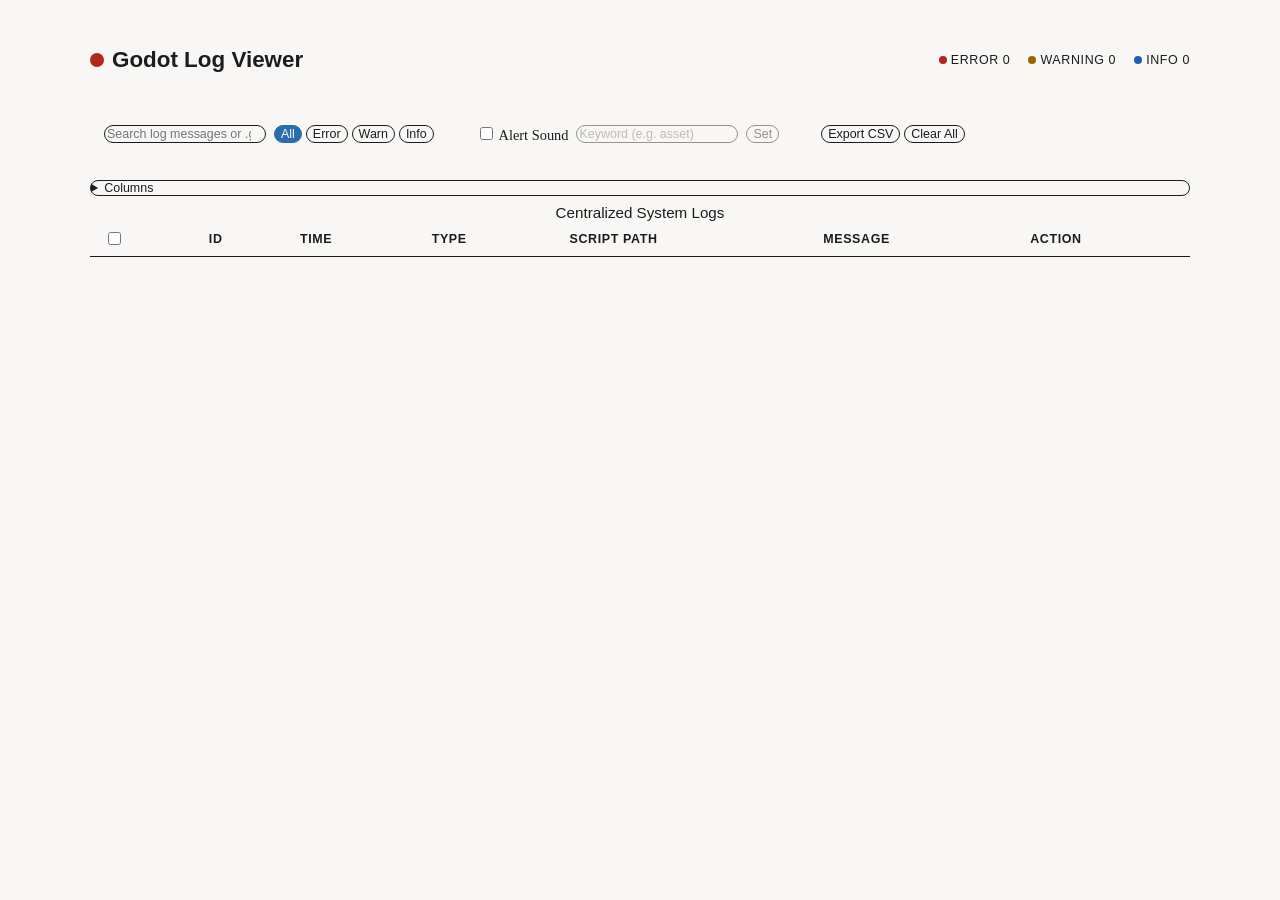
==== index.html @ 59dfe829 "chore: version 1" ====
<!doctype html>
<html lang="en">
  <head>
    <meta charset="UTF-8" />
    <meta name="viewport" content="width=device-width, initial-scale=1.0" />
    <title>Godot Centralized Log Viewer</title>
    <link rel="shortcut icon" href="favicon.png" type="image/x-icon" />
    <link rel="stylesheet" href="css/index.css" />
    <script type="module" src="js/index.js"></script>
  </head>

  <body>
    <main>
      <header>
        <div>
          <span
            id="statusDot"
            role="status"
            data-status="online"
            aria-label="System status: online"
          ></span>
          <h1>Godot Log Viewer</h1>
        </div>

        <dl aria-label="Log counts summary">
          <div data-severity="error">
            <dt><span class="dot" aria-hidden="true"></span>Error</dt>
            <dd id="countError">0</dd>
          </div>
          <div data-severity="warning">
            <dt><span class="dot" aria-hidden="true"></span>Warning</dt>
            <dd id="countWarn">0</dd>
          </div>
          <div data-severity="info">
            <dt><span class="dot" aria-hidden="true"></span>Info</dt>
            <dd id="countInfo">0</dd>
          </div>
        </dl>
      </header>

      <div class="control-sections">
        <section aria-label="Search and filter">
          <search>
            <label for="searchInput" class="sr-only"
              >Search logs or scripts</label
            >
            <input
              type="search"
              id="searchInput"
              placeholder="Search log messages or .gd paths..."
            />
          </search>

          <ul aria-label="Filter by severity">
            <li>
              <button type="button" data-filter="ALL" aria-pressed="true">
                All
              </button>
            </li>
            <li>
              <button type="button" data-filter="ERROR" aria-pressed="false">
                Error
              </button>
            </li>
            <li>
              <button type="button" data-filter="WARNING" aria-pressed="false">
                Warn
              </button>
            </li>
            <li>
              <button type="button" data-filter="INFO" aria-pressed="false">
                Info
              </button>
            </li>
          </ul>
        </section>

        <section aria-label="Audio notification settings">
          <label>
            <input type="checkbox" id="audioToggle" />
            Alert Sound
          </label>

          <label for="audioKeyword" class="sr-only">Trigger keyword</label>
          <input
            type="text"
            id="audioKeyword"
            placeholder="Keyword (e.g. asset)"
            disabled
          />

          <button type="button" id="btnSetAudio" disabled>Set</button>
        </section>

        <section aria-label="Log actions">
          <ul>
            <li><button type="button" id="btnExport">Export CSV</button></li>
            <li><button type="button" id="btnClear">Clear All</button></li>
          </ul>
        </section>
      </div>

      <section aria-label="Log Output">
        <details class="column-visibility-menu">
          <summary class="btn">Columns</summary>
          <ul role="group" aria-label="Toggle table columns">
            <li>
              <label
                ><input type="checkbox" data-column="id" checked /> ID</label
              >
            </li>
            <li>
              <label
                ><input type="checkbox" data-column="time" checked />
                Time</label
              >
            </li>
            <li>
              <label
                ><input type="checkbox" data-column="type" checked />
                Type</label
              >
            </li>
            <li>
              <label
                ><input type="checkbox" data-column="script-path" checked />
                Script Path</label
              >
            </li>
            <li>
              <label
                ><input type="checkbox" data-column="message" checked />
                Message</label
              >
            </li>
          </ul>
        </details>

        <table>
          <caption>
            Centralized System Logs
          </caption>
          <thead>
            <tr>
              <th scope="col">
                <input
                  type="checkbox"
                  id="selectAllRows"
                  aria-label="Select all rows"
                />
              </th>
              <th scope="col">ID</th>
              <th scope="col">Time</th>
              <th scope="col">Type</th>
              <th scope="col">Script Path</th>
              <th scope="col">Message</th>
              <th scope="col">Action</th>
            </tr>
          </thead>
          <tbody id="logTableBody"></tbody>
        </table>
      </section>
    </main>
  </body>
</html>
---- css/index.css ----
@import "root.css";
@import "layout.css";
@import "style.css";
@import "font.css";
@import "animation.css";
@import "portrait-mode.css";
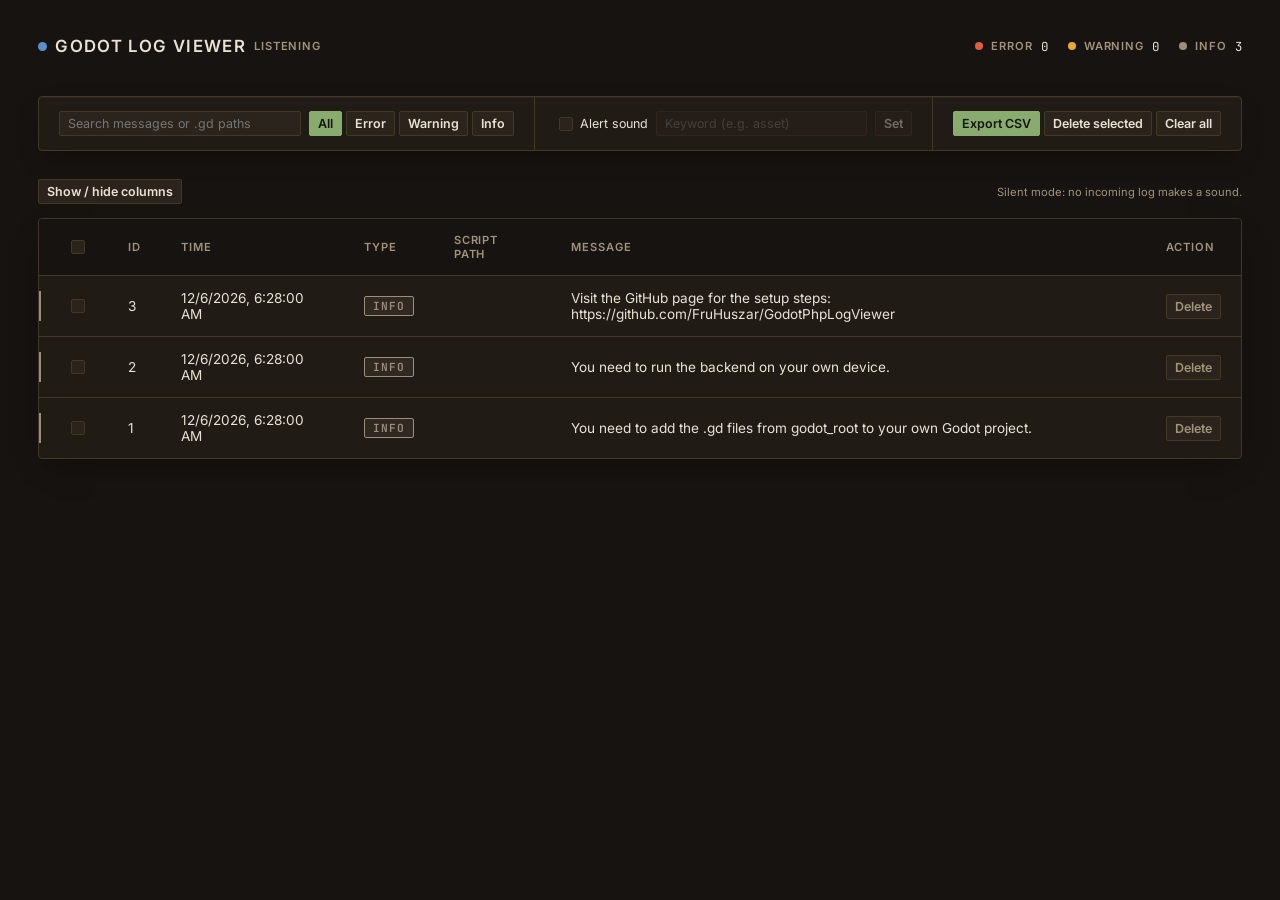
==== commit b01609bc: "chore: version 2" ====
--- a/index.html
+++ b/index.html
@@ -4,6 +4,61 @@
     <meta charset="UTF-8" />
     <meta name="viewport" content="width=device-width, initial-scale=1.0" />
     <title>Godot Centralized Log Viewer</title>
+    <meta
+      name="description"
+      content="A self-hosted dashboard that mirrors the whole Godot console to a PHP and MySQL backend, so ERROR lines stop getting lost between hundreds of warnings. Filter by severity, search scripts, export CSV, get a sound alert on the error you are hunting."
+    />
+    <meta name="author" content="Fruzsina Anna Huszar" />
+    <meta name="theme-color" content="#171310" />
+    <link rel="canonical" href="https://fruhuszar.github.io/GodotPhpLogViewer/" />
+    <link rel="preconnect" href="https://fonts.gstatic.com" crossorigin />
+    <link
+      href="https://fonts.googleapis.com/css2?family=Inter:wght@400;500;600&family=JetBrains+Mono:wght@400;500&display=swap"
+      rel="stylesheet"
+    />
+
+    <meta property="og:type" content="website" />
+    <meta property="og:title" content="Godot Centralized Log Viewer" />
+    <meta
+      property="og:description"
+      content="Mirror the entire Godot console to a web dashboard: severity filters, script search, CSV export and a sound alert for the error you are hunting."
+    />
+    <meta property="og:url" content="https://fruhuszar.github.io/GodotPhpLogViewer/" />
+    <meta
+      property="og:image"
+      content="https://fruhuszar.github.io/GodotPhpLogViewer/favicon.png"
+    />
+    <meta name="twitter:card" content="summary" />
+
+    <script type="application/ld+json">
+      {
+        "@context": "https://schema.org",
+        "@type": "SoftwareApplication",
+        "name": "Godot Centralized Log Viewer",
+        "applicationCategory": "DeveloperApplication",
+        "applicationSubCategory": "Game development tool",
+        "operatingSystem": "Windows, macOS, Linux",
+        "description": "A self-hosted web dashboard that collects the entire Godot engine console over HTTP into a PHP and MySQL backend, then filters, searches, exports and sound-alerts on it.",
+        "url": "https://fruhuszar.github.io/GodotPhpLogViewer/",
+        "codeRepository": "https://github.com/FruHuszar/GodotPhpLogViewer",
+        "programmingLanguage": ["PHP", "JavaScript", "GDScript", "SQL"],
+        "runtimePlatform": ["PHP 8.1", "MySQL", "Godot Engine 4"],
+        "softwareRequirements": "PHP 8.1 with pdo_mysql, MySQL 5.7 or MariaDB 10.4, Godot Engine 4.x",
+        "installUrl": "https://github.com/FruHuszar/GodotPhpLogViewer",
+        "isAccessibleForFree": true,
+        "offers": {
+          "@type": "Offer",
+          "price": "0",
+          "priceCurrency": "EUR"
+        },
+        "author": {
+          "@type": "Person",
+          "name": "Fruzsina Anna Huszar",
+          "url": "https://github.com/FruHuszar"
+        }
+      }
+    </script>
+
     <link rel="shortcut icon" href="favicon.png" type="image/x-icon" />
     <link rel="stylesheet" href="css/index.css" />
     <script type="module" src="js/index.js"></script>
@@ -12,17 +67,13 @@
   <body>
     <main>
       <header>
-        <div>
-          <span
-            id="statusDot"
-            role="status"
-            data-status="online"
-            aria-label="System status: online"
-          ></span>
+        <div class="brand">
+          <span id="statusDot" data-status="listening" aria-hidden="true"></span>
           <h1>Godot Log Viewer</h1>
+          <p id="statusText" role="status">listening</p>
         </div>
 
-        <dl aria-label="Log counts summary">
+        <dl aria-label="Log counts">
           <div data-severity="error">
             <dt><span class="dot" aria-hidden="true"></span>Error</dt>
             <dd id="countError">0</dd>
@@ -38,47 +89,39 @@
         </dl>
       </header>
 
+      <p id="errorBanner" role="alert" hidden></p>
+
       <div class="control-sections">
         <section aria-label="Search and filter">
           <search>
-            <label for="searchInput" class="sr-only"
-              >Search logs or scripts</label
-            >
+            <label for="searchInput" class="sr-only">Search logs</label>
             <input
               type="search"
               id="searchInput"
-              placeholder="Search log messages or .gd paths..."
+              placeholder="Search messages or .gd paths"
             />
           </search>
 
           <ul aria-label="Filter by severity">
             <li>
-              <button type="button" data-filter="ALL" aria-pressed="true">
-                All
-              </button>
-            </li>
-            <li>
-              <button type="button" data-filter="ERROR" aria-pressed="false">
-                Error
-              </button>
-            </li>
-            <li>
-              <button type="button" data-filter="WARNING" aria-pressed="false">
-                Warn
-              </button>
-            </li>
-            <li>
-              <button type="button" data-filter="INFO" aria-pressed="false">
-                Info
-              </button>
+              <button type="button" data-filter="ALL" aria-pressed="true">All</button>
+            </li>
+            <li>
+              <button type="button" data-filter="ERROR" aria-pressed="false">Error</button>
+            </li>
+            <li>
+              <button type="button" data-filter="WARNING" aria-pressed="false">Warning</button>
+            </li>
+            <li>
+              <button type="button" data-filter="INFO" aria-pressed="false">Info</button>
             </li>
           </ul>
         </section>
 
-        <section aria-label="Audio notification settings">
+        <section aria-label="Alert sound">
           <label>
             <input type="checkbox" id="audioToggle" />
-            Alert Sound
+            Alert sound
           </label>
 
           <label for="audioKeyword" class="sr-only">Trigger keyword</label>
@@ -86,6 +129,7 @@
             type="text"
             id="audioKeyword"
             placeholder="Keyword (e.g. asset)"
+            aria-describedby="audioStatus"
             disabled
           />
 
@@ -95,70 +139,64 @@
         <section aria-label="Log actions">
           <ul>
             <li><button type="button" id="btnExport">Export CSV</button></li>
-            <li><button type="button" id="btnClear">Clear All</button></li>
+            <li><button type="button" id="btnDeleteSelected">Delete selected</button></li>
+            <li><button type="button" id="btnClear">Clear all</button></li>
           </ul>
         </section>
       </div>
 
-      <section aria-label="Log Output">
-        <details class="column-visibility-menu">
-          <summary class="btn">Columns</summary>
-          <ul role="group" aria-label="Toggle table columns">
-            <li>
-              <label
-                ><input type="checkbox" data-column="id" checked /> ID</label
-              >
-            </li>
-            <li>
-              <label
-                ><input type="checkbox" data-column="time" checked />
-                Time</label
-              >
-            </li>
-            <li>
-              <label
-                ><input type="checkbox" data-column="type" checked />
-                Type</label
-              >
-            </li>
-            <li>
-              <label
-                ><input type="checkbox" data-column="script-path" checked />
-                Script Path</label
-              >
-            </li>
-            <li>
-              <label
-                ><input type="checkbox" data-column="message" checked />
-                Message</label
-              >
-            </li>
-          </ul>
-        </details>
-
-        <table>
-          <caption>
-            Centralized System Logs
-          </caption>
-          <thead>
-            <tr>
-              <th scope="col">
-                <input
-                  type="checkbox"
-                  id="selectAllRows"
-                  aria-label="Select all rows"
-                />
-              </th>
-              <th scope="col">ID</th>
-              <th scope="col">Time</th>
-              <th scope="col">Type</th>
-              <th scope="col">Script Path</th>
-              <th scope="col">Message</th>
-              <th scope="col">Action</th>
-            </tr>
-          </thead>
-          <tbody id="logTableBody"></tbody>
-        </table>
+      <section aria-label="Log output">
+        <div class="table-tools">
+          <details class="column-visibility-menu">
+            <summary>Show / hide columns</summary>
+            <ul aria-label="Toggle table columns">
+              <li>
+                <label><input type="checkbox" data-column="id" checked /> ID</label>
+              </li>
+              <li>
+                <label><input type="checkbox" data-column="time" checked /> Time</label>
+              </li>
+              <li>
+                <label><input type="checkbox" data-column="type" checked /> Type</label>
+              </li>
+              <li>
+                <label
+                  ><input type="checkbox" data-column="script-path" checked /> Script
+                  path</label
+                >
+              </li>
+              <li>
+                <label
+                  ><input type="checkbox" data-column="message" checked /> Message</label
+                >
+              </li>
+            </ul>
+          </details>
+
+          <p id="audioStatus" role="status">
+            Silent mode: no incoming log makes a sound.
+          </p>
+        </div>
+
+        <div class="table-scroll" role="region" aria-label="Log table" tabindex="0">
+          <table>
+            <caption class="sr-only">Centralized Godot logs, newest first</caption>
+            <thead>
+              <tr>
+                <th scope="col">
+                  <input type="checkbox" id="selectAllRows" aria-label="Select all rows" />
+                </th>
+                <th scope="col" data-col="id">ID</th>
+                <th scope="col" data-col="time">Time</th>
+                <th scope="col" data-col="type">Type</th>
+                <th scope="col" data-col="script-path">Script path</th>
+                <th scope="col" data-col="message">Message</th>
+                <th scope="col">Action</th>
+              </tr>
+            </thead>
+            <tbody id="logTableBody"></tbody>
+          </table>
+        </div>
       </section>
     </main>
   </body>
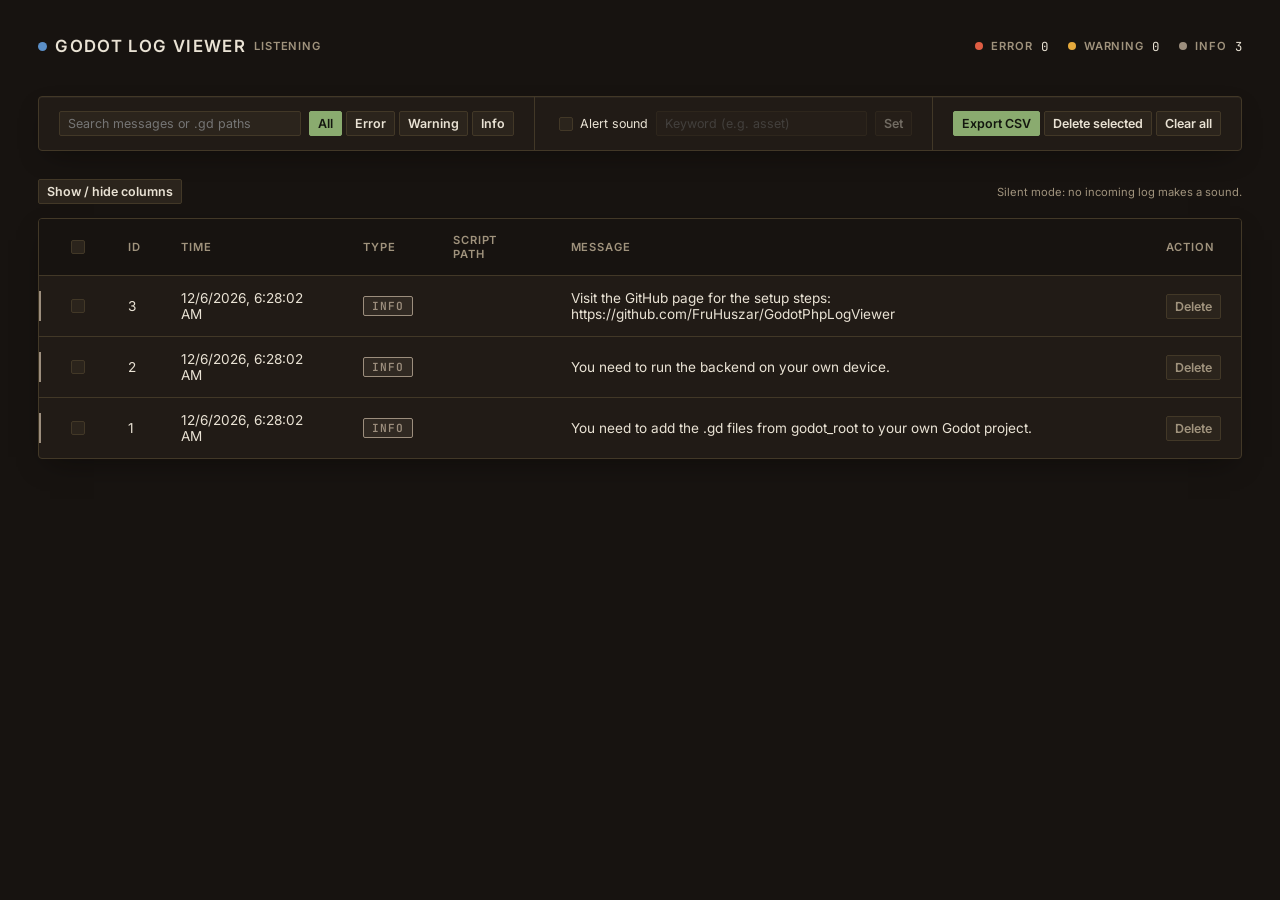
==== commit 79157f8e: "fix: structure" ====
--- a/index.html
+++ b/index.html
@@ -179,7 +179,7 @@
         </div>
 
         <div class="table-scroll" role="region" aria-label="Log table" tabindex="0">
-          <table>
+          <table id="logTable">
             <caption class="sr-only">Centralized Godot logs, newest first</caption>
             <thead>
               <tr>
